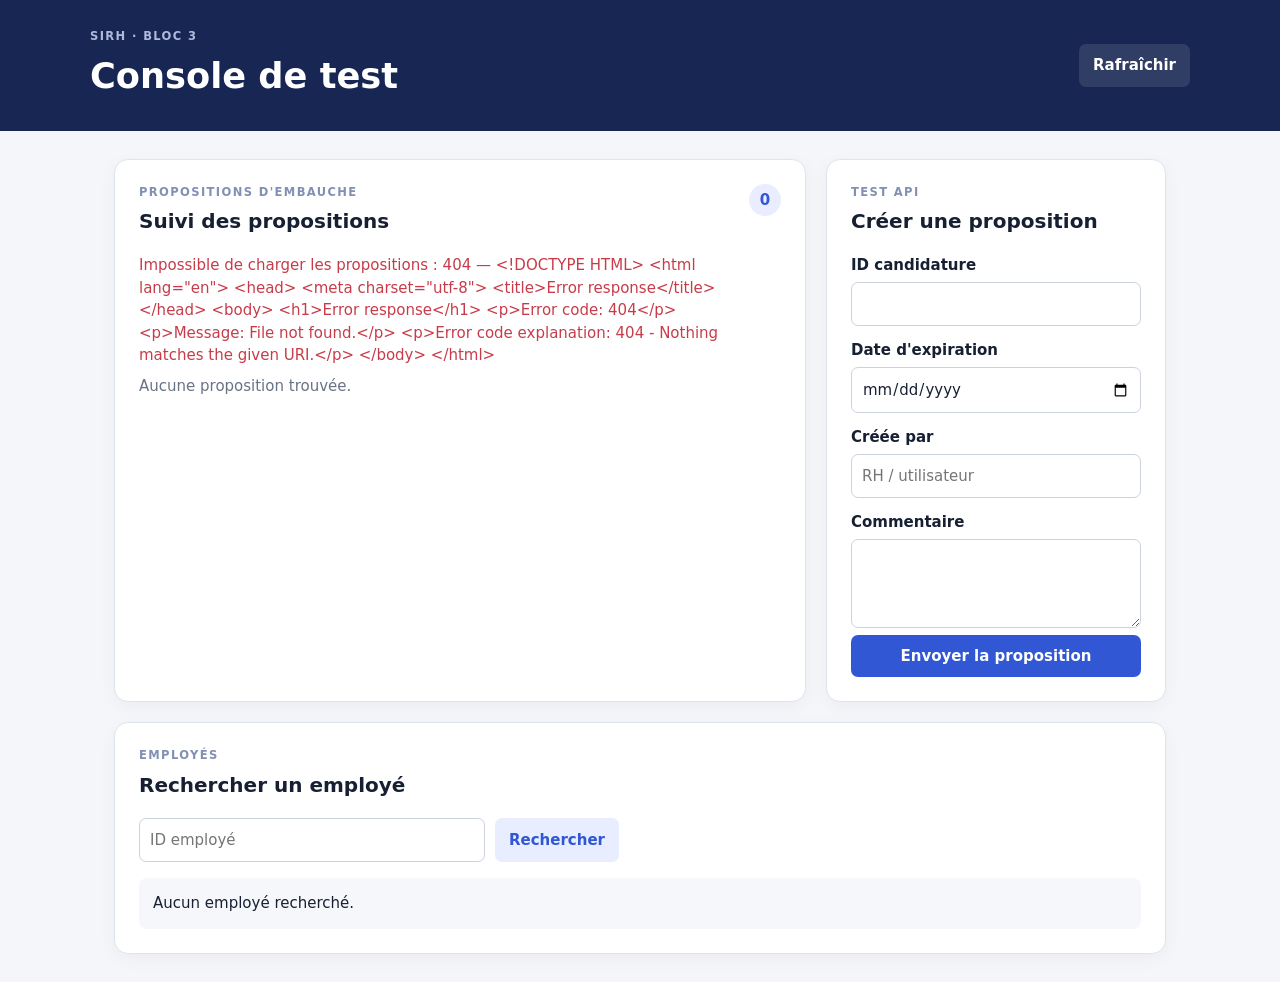
==== src/main/resources/static/index.html @ cb330c05 "Merge pull request #2 from sandamamison/3-Selection-et-embauche ajout page et formatage de classe" ====
<!doctype html>
<html lang="fr">
<head>
  <meta charset="utf-8">
  <meta name="viewport" content="width=device-width, initial-scale=1">
  <title>SIRH — Pages de test</title>
  <link rel="stylesheet" href="styles.css">
</head>
<body>
  <header class="topbar">
    <div>
      <p class="eyebrow">SIRH · Bloc 3</p>
      <h1>Console de test</h1>
    </div>
    <button id="refresh-button" class="button button-light" type="button">Rafraîchir</button>
  </header>

  <main class="layout">
    <section class="card">
      <div class="section-heading">
        <div>
          <p class="eyebrow">Propositions d'embauche</p>
          <h2>Suivi des propositions</h2>
        </div>
        <span id="proposition-count" class="counter">0</span>
      </div>
      <div id="message" class="message" role="status" aria-live="polite"></div>
      <div id="propositions" class="proposition-list">
        <p class="muted">Chargement des propositions…</p>
      </div>
    </section>

    <aside class="card">
      <p class="eyebrow">Test API</p>
      <h2>Créer une proposition</h2>
      <form id="create-form">
        <label for="candidature-id">ID candidature</label>
        <input id="candidature-id" name="candidatureId" type="number" min="1" required>

        <label for="expiration">Date d'expiration</label>
        <input id="expiration" name="dateExpiration" type="date">

        <label for="created-by">Créée par</label>
        <input id="created-by" name="createdBy" type="text" maxlength="120" placeholder="RH / utilisateur">

        <label for="commentaire">Commentaire</label>
        <textarea id="commentaire" name="commentaire" rows="3" maxlength="500"></textarea>

        <button class="button button-primary" type="submit">Envoyer la proposition</button>
      </form>
    </aside>

    <section class="card">
      <p class="eyebrow">Employés</p>
      <h2>Rechercher un employé</h2>
      <form id="employee-form" class="inline-form">
        <label class="sr-only" for="employee-id">ID employé</label>
        <input id="employee-id" type="number" min="1" required placeholder="ID employé">
        <button class="button button-secondary" type="submit">Rechercher</button>
      </form>
      <div id="employee-result" class="result empty">Aucun employé recherché.</div>
    </section>
  </main>

  <dialog id="detail-dialog">
    <div class="dialog-heading">
      <h2>Détail de la proposition</h2>
      <button id="close-dialog" class="icon-button" type="button" aria-label="Fermer">×</button>
    </div>
    <div id="proposition-detail"></div>
    <h3>Historique</h3>
    <div id="proposition-history" class="history"></div>
  </dialog>

  <template id="proposition-template">
    <article class="proposition">
      <div class="proposition-main">
        <div>
          <span class="status"></span>
          <h3 class="proposition-title"></h3>
          <p class="muted proposition-meta"></p>
        </div>
        <button class="button button-light detail-button" type="button">Détails</button>
      </div>
      <p class="commentaire"></p>
      <div class="actions"></div>
    </article>
  </template>

  <script src="app.js"></script>
</body>
</html>
---- src/main/resources/static/styles.css ----
:root {
  color-scheme: light;
  --ink: #172033;
  --muted: #687386;
  --line: #dfe4ec;
  --surface: #fff;
  --background: #f4f6fa;
  --primary: #3157d5;
  --success: #16835b;
  --danger: #c83c4a;
  --warning: #9b6a00;
}
* { box-sizing: border-box; }
body { margin: 0; background: var(--background); color: var(--ink); font: 15px/1.5 system-ui, sans-serif; }
.topbar { display: flex; justify-content: space-between; align-items: center; padding: 28px max(24px, calc((100% - 1100px) / 2)); background: #172653; color: white; }
h1, h2, h3, p { margin-top: 0; }
h1 { margin-bottom: 0; font-size: clamp(1.5rem, 3vw, 2.2rem); }
h2 { margin-bottom: 18px; font-size: 1.25rem; }
h3 { margin-bottom: 5px; font-size: 1rem; }
.eyebrow { margin-bottom: 5px; color: #8190b4; font-size: .72rem; font-weight: 700; letter-spacing: .12em; text-transform: uppercase; }
.topbar .eyebrow { color: #aeb9dc; }
.layout { display: grid; grid-template-columns: minmax(0, 1fr) 340px; gap: 20px; max-width: 1100px; margin: 28px auto; padding: 0 24px; }
.card { padding: 24px; border: 1px solid var(--line); border-radius: 14px; background: var(--surface); box-shadow: 0 5px 18px #1720330b; }
.card:nth-child(3) { grid-column: 1 / -1; }
.section-heading, .proposition-main, .dialog-heading { display: flex; justify-content: space-between; align-items: flex-start; gap: 15px; }
.counter { display: grid; place-items: center; width: 32px; height: 32px; border-radius: 50%; background: #e9edff; color: var(--primary); font-weight: 700; }
.proposition-list { display: grid; gap: 12px; }
.proposition { padding: 16px; border: 1px solid var(--line); border-radius: 10px; }
.proposition-meta, .muted { color: var(--muted); }
.proposition-meta { margin-bottom: 0; font-size: .86rem; }
.commentaire { margin: 12px 0; color: #465167; }
.status { display: inline-block; margin-bottom: 5px; padding: 3px 8px; border-radius: 20px; background: #edf0f5; color: var(--muted); font-size: .72rem; font-weight: 700; }
.status.envoyee { background: #fff1cd; color: var(--warning); }
.status.acceptee { background: #d9f5e9; color: var(--success); }
.status.refusee, .status.expiree { background: #ffe1e5; color: var(--danger); }
.actions { display: flex; flex-wrap: wrap; gap: 8px; }
.button { border: 0; border-radius: 7px; padding: 10px 14px; cursor: pointer; font: inherit; font-weight: 650; }
.button-primary { width: 100%; background: var(--primary); color: white; }
.button-secondary { background: #e8edff; color: var(--primary); }
.button-light { background: #eef1f6; color: var(--ink); }
.button-small { padding: 6px 10px; background: #eef1f6; color: var(--ink); font-size: .82rem; }
.topbar .button-light { color: white; background: #ffffff1c; }
label { display: block; margin: 13px 0 5px; font-weight: 650; }
input, textarea { width: 100%; border: 1px solid #cbd2de; border-radius: 7px; padding: 10px; color: var(--ink); font: inherit; }
textarea { resize: vertical; }
.inline-form { display: flex; gap: 10px; max-width: 480px; }
.inline-form input { flex: 1; }
.result { display: flex; flex-wrap: wrap; gap: 8px 18px; margin-top: 16px; padding: 14px; border-radius: 8px; background: #f5f7fb; }
.result span { color: var(--muted); }
.result.error, .message.error { color: var(--danger); }
.message { min-height: 24px; margin-bottom: 8px; }
.message.success { color: var(--success); }
dialog { width: min(620px, calc(100% - 32px)); border: 0; border-radius: 14px; padding: 24px; color: var(--ink); box-shadow: 0 20px 70px #17203344; }
dialog::backdrop { background: #17203388; }
.icon-button { border: 0; background: transparent; color: var(--muted); cursor: pointer; font-size: 1.8rem; line-height: 1; }
.details { display: grid; grid-template-columns: 150px 1fr; gap: 9px 16px; margin: 20px 0; }
.details dt { color: var(--muted); font-weight: 650; }
.details dd { margin: 0; }
.history { max-height: 220px; overflow: auto; color: var(--muted); font-size: .85rem; }
.sr-only { position: absolute; width: 1px; height: 1px; overflow: hidden; clip: rect(0, 0, 0, 0); }
@media (max-width: 760px) { .layout { grid-template-columns: 1fr; } .card:nth-child(3) { grid-column: auto; } .inline-form { max-width: none; } }
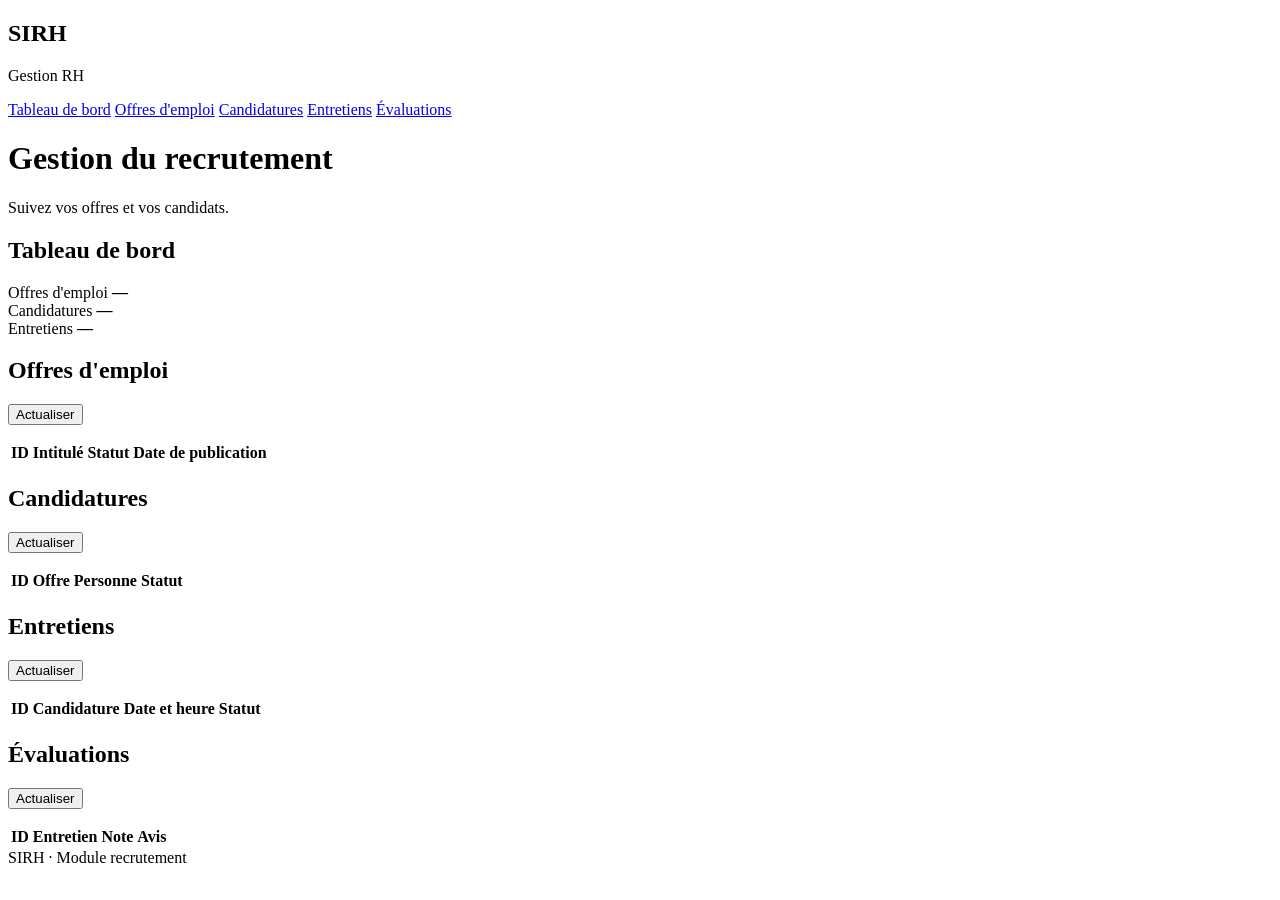
==== commit cfd52b50: "feat(frontend): ajouter interface SIRH" ====
--- a/src/main/resources/static/index.html
+++ b/src/main/resources/static/index.html
@@ -1,92 +1,128 @@
-<!doctype html>
+<!DOCTYPE html>
 <html lang="fr">
 <head>
-  <meta charset="utf-8">
-  <meta name="viewport" content="width=device-width, initial-scale=1">
-  <title>SIRH — Pages de test</title>
-  <link rel="stylesheet" href="styles.css">
+    <meta charset="UTF-8">
+    <meta name="viewport" content="width=device-width, initial-scale=1.0">
+    <title>SIRH - Gestion du recrutement</title>
+    <link rel="stylesheet" href="/css/style.css">
+    <script src="/js/app.js" defer></script>
 </head>
 <body>
-  <header class="topbar">
-    <div>
-      <p class="eyebrow">SIRH · Bloc 3</p>
-      <h1>Console de test</h1>
-    </div>
-    <button id="refresh-button" class="button button-light" type="button">Rafraîchir</button>
-  </header>
-
-  <main class="layout">
-    <section class="card">
-      <div class="section-heading">
-        <div>
-          <p class="eyebrow">Propositions d'embauche</p>
-          <h2>Suivi des propositions</h2>
-        </div>
-        <span id="proposition-count" class="counter">0</span>
-      </div>
-      <div id="message" class="message" role="status" aria-live="polite"></div>
-      <div id="propositions" class="proposition-list">
-        <p class="muted">Chargement des propositions…</p>
-      </div>
-    </section>
-
-    <aside class="card">
-      <p class="eyebrow">Test API</p>
-      <h2>Créer une proposition</h2>
-      <form id="create-form">
-        <label for="candidature-id">ID candidature</label>
-        <input id="candidature-id" name="candidatureId" type="number" min="1" required>
-
-        <label for="expiration">Date d'expiration</label>
-        <input id="expiration" name="dateExpiration" type="date">
-
-        <label for="created-by">Créée par</label>
-        <input id="created-by" name="createdBy" type="text" maxlength="120" placeholder="RH / utilisateur">
-
-        <label for="commentaire">Commentaire</label>
-        <textarea id="commentaire" name="commentaire" rows="3" maxlength="500"></textarea>
-
-        <button class="button button-primary" type="submit">Envoyer la proposition</button>
-      </form>
+    <aside class="sidebar">
+        <h2>SIRH</h2>
+        <p>Gestion RH</p>
+        <nav>
+            <a href="#dashboard">Tableau de bord</a>
+            <a href="#offres">Offres d'emploi</a>
+            <a href="#candidatures">Candidatures</a>
+            <a href="#entretiens">Entretiens</a>
+            <a href="#evaluations">Évaluations</a>
+        </nav>
     </aside>
 
-    <section class="card">
-      <p class="eyebrow">Employés</p>
-      <h2>Rechercher un employé</h2>
-      <form id="employee-form" class="inline-form">
-        <label class="sr-only" for="employee-id">ID employé</label>
-        <input id="employee-id" type="number" min="1" required placeholder="ID employé">
-        <button class="button button-secondary" type="submit">Rechercher</button>
-      </form>
-      <div id="employee-result" class="result empty">Aucun employé recherché.</div>
-    </section>
-  </main>
+    <main>
+        <header>
+            <div>
+                <h1>Gestion du recrutement</h1>
+                <p>Suivez vos offres et vos candidats.</p>
+            </div>
+        </header>
 
-  <dialog id="detail-dialog">
-    <div class="dialog-heading">
-      <h2>Détail de la proposition</h2>
-      <button id="close-dialog" class="icon-button" type="button" aria-label="Fermer">×</button>
-    </div>
-    <div id="proposition-detail"></div>
-    <h3>Historique</h3>
-    <div id="proposition-history" class="history"></div>
-  </dialog>
+        <section id="dashboard">
+            <h2>Tableau de bord</h2>
+            <div class="cards">
+                <article class="card">
+                    <span>Offres d'emploi</span>
+                    <strong id="nombreOffres">—</strong>
+                </article>
+                <article class="card">
+                    <span>Candidatures</span>
+                    <strong id="nombreCandidatures">—</strong>
+                </article>
+                <article class="card">
+                    <span>Entretiens</span>
+                    <strong id="nombreEntretiens">—</strong>
+                </article>
+            </div>
+        </section>
 
-  <template id="proposition-template">
-    <article class="proposition">
-      <div class="proposition-main">
-        <div>
-          <span class="status"></span>
-          <h3 class="proposition-title"></h3>
-          <p class="muted proposition-meta"></p>
-        </div>
-        <button class="button button-light detail-button" type="button">Détails</button>
-      </div>
-      <p class="commentaire"></p>
-      <div class="actions"></div>
-    </article>
-  </template>
+        <section id="offres">
+            <h2>Offres d'emploi</h2>
+            <button onclick="chargerOffres()">Actualiser</button>
+            <p id="messageOffres" class="message"></p>
+            <div class="table-container">
+                <table>
+                    <thead>
+                        <tr>
+                            <th>ID</th>
+                            <th>Intitulé</th>
+                            <th>Statut</th>
+                            <th>Date de publication</th>
+                        </tr>
+                    </thead>
+                    <tbody id="listeOffres"></tbody>
+                </table>
+            </div>
+        </section>
 
-  <script src="app.js"></script>
+        <section id="candidatures">
+            <h2>Candidatures</h2>
+            <button onclick="chargerCandidatures()">Actualiser</button>
+            <p id="messageCandidatures" class="message"></p>
+            <div class="table-container">
+                <table>
+                    <thead>
+                        <tr>
+                            <th>ID</th>
+                            <th>Offre</th>
+                            <th>Personne</th>
+                            <th>Statut</th>
+                        </tr>
+                    </thead>
+                    <tbody id="listeCandidatures"></tbody>
+                </table>
+            </div>
+        </section>
+
+        <section id="entretiens">
+            <h2>Entretiens</h2>
+            <button onclick="chargerEntretiens()">Actualiser</button>
+            <p id="messageEntretiens" class="message"></p>
+            <div class="table-container">
+                <table>
+                    <thead>
+                        <tr>
+                            <th>ID</th>
+                            <th>Candidature</th>
+                            <th>Date et heure</th>
+                            <th>Statut</th>
+                        </tr>
+                    </thead>
+                    <tbody id="listeEntretiens"></tbody>
+                </table>
+            </div>
+        </section>
+
+        <section id="evaluations">
+            <h2>Évaluations</h2>
+            <button onclick="chargerEvaluations()">Actualiser</button>
+            <p id="messageEvaluations" class="message"></p>
+            <div class="table-container">
+                <table>
+                    <thead>
+                        <tr>
+                            <th>ID</th>
+                            <th>Entretien</th>
+                            <th>Note</th>
+                            <th>Avis</th>
+                        </tr>
+                    </thead>
+                    <tbody id="listeEvaluations"></tbody>
+                </table>
+            </div>
+        </section>
+
+        <footer>SIRH · Module recrutement</footer>
+    </main>
 </body>
 </html>
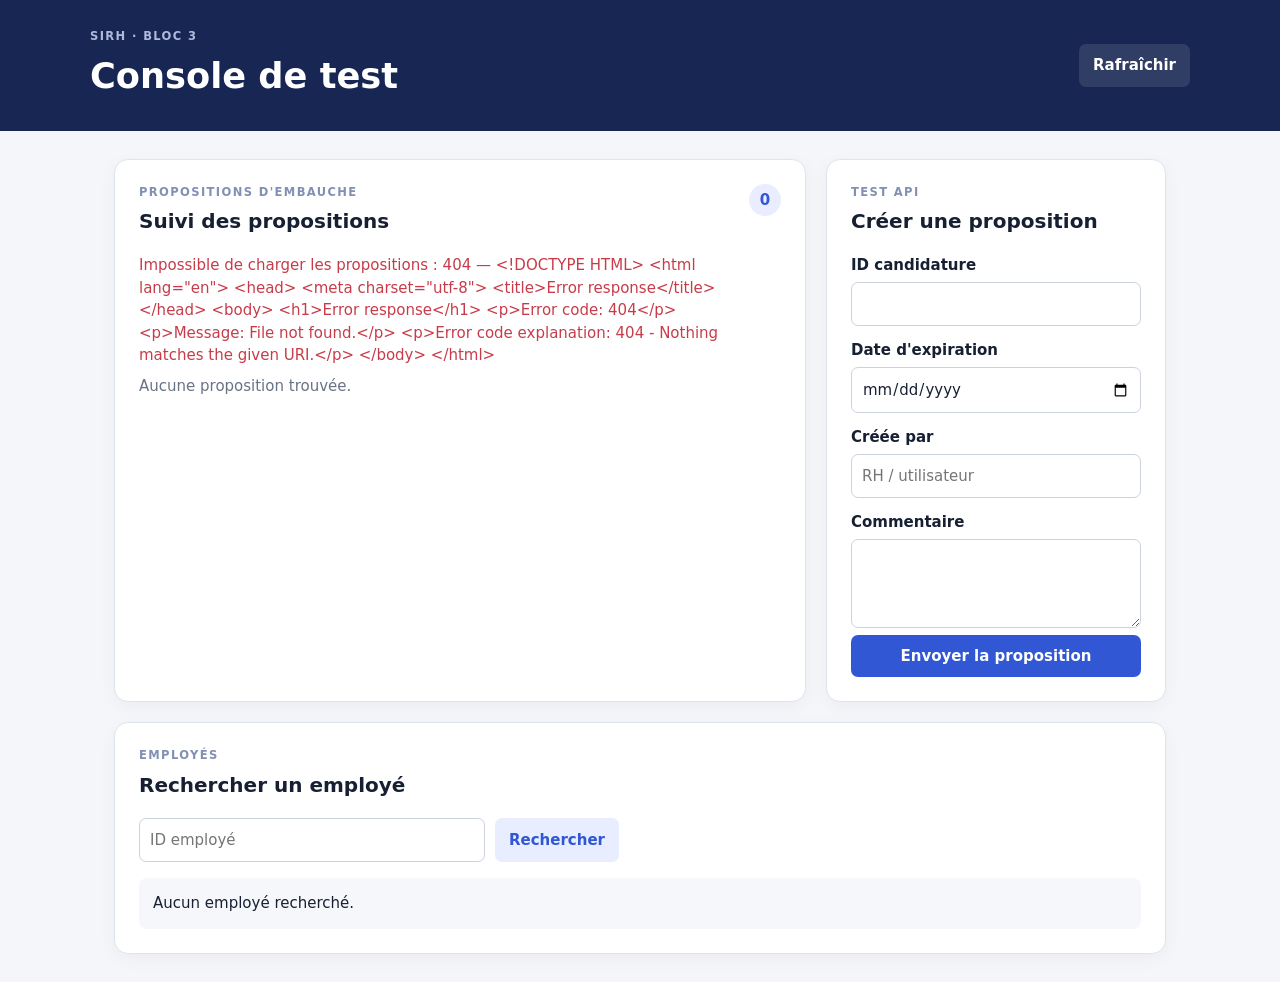
==== commit 9beadad6: "ajout page et formatage de classe" ====
--- a/src/main/resources/static/index.html
+++ b/src/main/resources/static/index.html
@@ -1,128 +1,92 @@
-<!DOCTYPE html>
+<!doctype html>
 <html lang="fr">
 <head>
-    <meta charset="UTF-8">
-    <meta name="viewport" content="width=device-width, initial-scale=1.0">
-    <title>SIRH - Gestion du recrutement</title>
-    <link rel="stylesheet" href="/css/style.css">
-    <script src="/js/app.js" defer></script>
+  <meta charset="utf-8">
+  <meta name="viewport" content="width=device-width, initial-scale=1">
+  <title>SIRH — Pages de test</title>
+  <link rel="stylesheet" href="styles.css">
 </head>
 <body>
-    <aside class="sidebar">
-        <h2>SIRH</h2>
-        <p>Gestion RH</p>
-        <nav>
-            <a href="#dashboard">Tableau de bord</a>
-            <a href="#offres">Offres d'emploi</a>
-            <a href="#candidatures">Candidatures</a>
-            <a href="#entretiens">Entretiens</a>
-            <a href="#evaluations">Évaluations</a>
-        </nav>
+  <header class="topbar">
+    <div>
+      <p class="eyebrow">SIRH · Bloc 3</p>
+      <h1>Console de test</h1>
+    </div>
+    <button id="refresh-button" class="button button-light" type="button">Rafraîchir</button>
+  </header>
+
+  <main class="layout">
+    <section class="card">
+      <div class="section-heading">
+        <div>
+          <p class="eyebrow">Propositions d'embauche</p>
+          <h2>Suivi des propositions</h2>
+        </div>
+        <span id="proposition-count" class="counter">0</span>
+      </div>
+      <div id="message" class="message" role="status" aria-live="polite"></div>
+      <div id="propositions" class="proposition-list">
+        <p class="muted">Chargement des propositions…</p>
+      </div>
+    </section>
+
+    <aside class="card">
+      <p class="eyebrow">Test API</p>
+      <h2>Créer une proposition</h2>
+      <form id="create-form">
+        <label for="candidature-id">ID candidature</label>
+        <input id="candidature-id" name="candidatureId" type="number" min="1" required>
+
+        <label for="expiration">Date d'expiration</label>
+        <input id="expiration" name="dateExpiration" type="date">
+
+        <label for="created-by">Créée par</label>
+        <input id="created-by" name="createdBy" type="text" maxlength="120" placeholder="RH / utilisateur">
+
+        <label for="commentaire">Commentaire</label>
+        <textarea id="commentaire" name="commentaire" rows="3" maxlength="500"></textarea>
+
+        <button class="button button-primary" type="submit">Envoyer la proposition</button>
+      </form>
     </aside>
 
-    <main>
-        <header>
-            <div>
-                <h1>Gestion du recrutement</h1>
-                <p>Suivez vos offres et vos candidats.</p>
-            </div>
-        </header>
+    <section class="card">
+      <p class="eyebrow">Employés</p>
+      <h2>Rechercher un employé</h2>
+      <form id="employee-form" class="inline-form">
+        <label class="sr-only" for="employee-id">ID employé</label>
+        <input id="employee-id" type="number" min="1" required placeholder="ID employé">
+        <button class="button button-secondary" type="submit">Rechercher</button>
+      </form>
+      <div id="employee-result" class="result empty">Aucun employé recherché.</div>
+    </section>
+  </main>
 
-        <section id="dashboard">
-            <h2>Tableau de bord</h2>
-            <div class="cards">
-                <article class="card">
-                    <span>Offres d'emploi</span>
-                    <strong id="nombreOffres">—</strong>
-                </article>
-                <article class="card">
-                    <span>Candidatures</span>
-                    <strong id="nombreCandidatures">—</strong>
-                </article>
-                <article class="card">
-                    <span>Entretiens</span>
-                    <strong id="nombreEntretiens">—</strong>
-                </article>
-            </div>
-        </section>
+  <dialog id="detail-dialog">
+    <div class="dialog-heading">
+      <h2>Détail de la proposition</h2>
+      <button id="close-dialog" class="icon-button" type="button" aria-label="Fermer">×</button>
+    </div>
+    <div id="proposition-detail"></div>
+    <h3>Historique</h3>
+    <div id="proposition-history" class="history"></div>
+  </dialog>
 
-        <section id="offres">
-            <h2>Offres d'emploi</h2>
-            <button onclick="chargerOffres()">Actualiser</button>
-            <p id="messageOffres" class="message"></p>
-            <div class="table-container">
-                <table>
-                    <thead>
-                        <tr>
-                            <th>ID</th>
-                            <th>Intitulé</th>
-                            <th>Statut</th>
-                            <th>Date de publication</th>
-                        </tr>
-                    </thead>
-                    <tbody id="listeOffres"></tbody>
-                </table>
-            </div>
-        </section>
+  <template id="proposition-template">
+    <article class="proposition">
+      <div class="proposition-main">
+        <div>
+          <span class="status"></span>
+          <h3 class="proposition-title"></h3>
+          <p class="muted proposition-meta"></p>
+        </div>
+        <button class="button button-light detail-button" type="button">Détails</button>
+      </div>
+      <p class="commentaire"></p>
+      <div class="actions"></div>
+    </article>
+  </template>
 
-        <section id="candidatures">
-            <h2>Candidatures</h2>
-            <button onclick="chargerCandidatures()">Actualiser</button>
-            <p id="messageCandidatures" class="message"></p>
-            <div class="table-container">
-                <table>
-                    <thead>
-                        <tr>
-                            <th>ID</th>
-                            <th>Offre</th>
-                            <th>Personne</th>
-                            <th>Statut</th>
-                        </tr>
-                    </thead>
-                    <tbody id="listeCandidatures"></tbody>
-                </table>
-            </div>
-        </section>
-
-        <section id="entretiens">
-            <h2>Entretiens</h2>
-            <button onclick="chargerEntretiens()">Actualiser</button>
-            <p id="messageEntretiens" class="message"></p>
-            <div class="table-container">
-                <table>
-                    <thead>
-                        <tr>
-                            <th>ID</th>
-                            <th>Candidature</th>
-                            <th>Date et heure</th>
-                            <th>Statut</th>
-                        </tr>
-                    </thead>
-                    <tbody id="listeEntretiens"></tbody>
-                </table>
-            </div>
-        </section>
-
-        <section id="evaluations">
-            <h2>Évaluations</h2>
-            <button onclick="chargerEvaluations()">Actualiser</button>
-            <p id="messageEvaluations" class="message"></p>
-            <div class="table-container">
-                <table>
-                    <thead>
-                        <tr>
-                            <th>ID</th>
-                            <th>Entretien</th>
-                            <th>Note</th>
-                            <th>Avis</th>
-                        </tr>
-                    </thead>
-                    <tbody id="listeEvaluations"></tbody>
-                </table>
-            </div>
-        </section>
-
-        <footer>SIRH · Module recrutement</footer>
-    </main>
+  <script src="app.js"></script>
 </body>
 </html>
--- a/src/main/resources/static/styles.css
+++ b/src/main/resources/static/styles.css
@@ -0,0 +1,61 @@
+:root {
+  color-scheme: light;
+  --ink: #172033;
+  --muted: #687386;
+  --line: #dfe4ec;
+  --surface: #fff;
+  --background: #f4f6fa;
+  --primary: #3157d5;
+  --success: #16835b;
+  --danger: #c83c4a;
+  --warning: #9b6a00;
+}
+* { box-sizing: border-box; }
+body { margin: 0; background: var(--background); color: var(--ink); font: 15px/1.5 system-ui, sans-serif; }
+.topbar { display: flex; justify-content: space-between; align-items: center; padding: 28px max(24px, calc((100% - 1100px) / 2)); background: #172653; color: white; }
+h1, h2, h3, p { margin-top: 0; }
+h1 { margin-bottom: 0; font-size: clamp(1.5rem, 3vw, 2.2rem); }
+h2 { margin-bottom: 18px; font-size: 1.25rem; }
+h3 { margin-bottom: 5px; font-size: 1rem; }
+.eyebrow { margin-bottom: 5px; color: #8190b4; font-size: .72rem; font-weight: 700; letter-spacing: .12em; text-transform: uppercase; }
+.topbar .eyebrow { color: #aeb9dc; }
+.layout { display: grid; grid-template-columns: minmax(0, 1fr) 340px; gap: 20px; max-width: 1100px; margin: 28px auto; padding: 0 24px; }
+.card { padding: 24px; border: 1px solid var(--line); border-radius: 14px; background: var(--surface); box-shadow: 0 5px 18px #1720330b; }
+.card:nth-child(3) { grid-column: 1 / -1; }
+.section-heading, .proposition-main, .dialog-heading { display: flex; justify-content: space-between; align-items: flex-start; gap: 15px; }
+.counter { display: grid; place-items: center; width: 32px; height: 32px; border-radius: 50%; background: #e9edff; color: var(--primary); font-weight: 700; }
+.proposition-list { display: grid; gap: 12px; }
+.proposition { padding: 16px; border: 1px solid var(--line); border-radius: 10px; }
+.proposition-meta, .muted { color: var(--muted); }
+.proposition-meta { margin-bottom: 0; font-size: .86rem; }
+.commentaire { margin: 12px 0; color: #465167; }
+.status { display: inline-block; margin-bottom: 5px; padding: 3px 8px; border-radius: 20px; background: #edf0f5; color: var(--muted); font-size: .72rem; font-weight: 700; }
+.status.envoyee { background: #fff1cd; color: var(--warning); }
+.status.acceptee { background: #d9f5e9; color: var(--success); }
+.status.refusee, .status.expiree { background: #ffe1e5; color: var(--danger); }
+.actions { display: flex; flex-wrap: wrap; gap: 8px; }
+.button { border: 0; border-radius: 7px; padding: 10px 14px; cursor: pointer; font: inherit; font-weight: 650; }
+.button-primary { width: 100%; background: var(--primary); color: white; }
+.button-secondary { background: #e8edff; color: var(--primary); }
+.button-light { background: #eef1f6; color: var(--ink); }
+.button-small { padding: 6px 10px; background: #eef1f6; color: var(--ink); font-size: .82rem; }
+.topbar .button-light { color: white; background: #ffffff1c; }
+label { display: block; margin: 13px 0 5px; font-weight: 650; }
+input, textarea { width: 100%; border: 1px solid #cbd2de; border-radius: 7px; padding: 10px; color: var(--ink); font: inherit; }
+textarea { resize: vertical; }
+.inline-form { display: flex; gap: 10px; max-width: 480px; }
+.inline-form input { flex: 1; }
+.result { display: flex; flex-wrap: wrap; gap: 8px 18px; margin-top: 16px; padding: 14px; border-radius: 8px; background: #f5f7fb; }
+.result span { color: var(--muted); }
+.result.error, .message.error { color: var(--danger); }
+.message { min-height: 24px; margin-bottom: 8px; }
+.message.success { color: var(--success); }
+dialog { width: min(620px, calc(100% - 32px)); border: 0; border-radius: 14px; padding: 24px; color: var(--ink); box-shadow: 0 20px 70px #17203344; }
+dialog::backdrop { background: #17203388; }
+.icon-button { border: 0; background: transparent; color: var(--muted); cursor: pointer; font-size: 1.8rem; line-height: 1; }
+.details { display: grid; grid-template-columns: 150px 1fr; gap: 9px 16px; margin: 20px 0; }
+.details dt { color: var(--muted); font-weight: 650; }
+.details dd { margin: 0; }
+.history { max-height: 220px; overflow: auto; color: var(--muted); font-size: .85rem; }
+.sr-only { position: absolute; width: 1px; height: 1px; overflow: hidden; clip: rect(0, 0, 0, 0); }
+@media (max-width: 760px) { .layout { grid-template-columns: 1fr; } .card:nth-child(3) { grid-column: auto; } .inline-form { max-width: none; } }
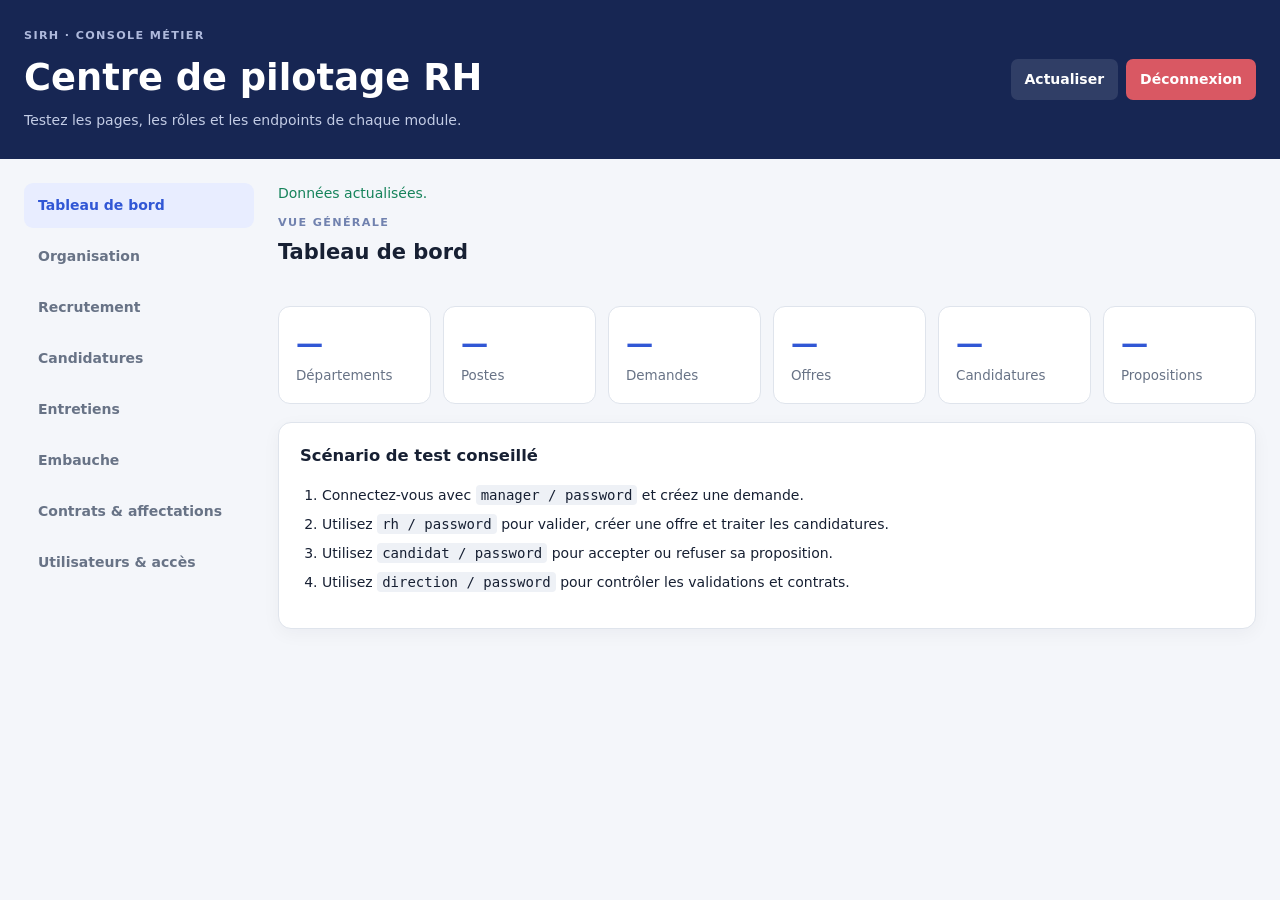
==== commit fcc74e6f: "vous pouvez tester" ====
--- a/src/main/resources/static/index.html
+++ b/src/main/resources/static/index.html
@@ -3,90 +3,212 @@
 <head>
   <meta charset="utf-8">
   <meta name="viewport" content="width=device-width, initial-scale=1">
-  <title>SIRH — Pages de test</title>
-  <link rel="stylesheet" href="styles.css">
+  <title>SIRH — Console de test</title>
+  <meta http-equiv="Cache-Control" content="no-cache, no-store, must-revalidate">
+  <link rel="stylesheet" href="styles.css?v=202610231005">
 </head>
 <body>
   <header class="topbar">
     <div>
-      <p class="eyebrow">SIRH · Bloc 3</p>
-      <h1>Console de test</h1>
+      <p class="eyebrow">SIRH · console métier</p>
+      <h1>Centre de pilotage RH</h1>
+      <p class="subtitle">Testez les pages, les rôles et les endpoints de chaque module.</p>
     </div>
-    <button id="refresh-button" class="button button-light" type="button">Rafraîchir</button>
+    <div class="topbar-actions">
+      <button id="refresh-button" class="button button-light">Actualiser</button>
+      <button id="logout-button" class="button button-danger">Déconnexion</button>
+    </div>
   </header>
 
-  <main class="layout">
-    <section class="card">
-      <div class="section-heading">
-        <div>
-          <p class="eyebrow">Propositions d'embauche</p>
-          <h2>Suivi des propositions</h2>
-        </div>
-        <span id="proposition-count" class="counter">0</span>
-      </div>
+  <div class="shell">
+    <nav id="navigation" class="sidebar" aria-label="Modules">
+      <button class="nav-item active" data-page="dashboard">Tableau de bord</button>
+      <button class="nav-item" data-page="organisation">Organisation</button>
+      <button class="nav-item" data-page="recrutement">Recrutement</button>
+      <button class="nav-item" data-page="candidatures">Candidatures</button>
+      <button class="nav-item" data-page="entretiens">Entretiens</button>
+      <button class="nav-item" data-page="embauche">Embauche</button>
+      <button class="nav-item" data-page="carriere">Contrats & affectations</button>
+      <button class="nav-item" data-page="acces">Utilisateurs & accès</button>
+    </nav>
+
+    <main class="content">
       <div id="message" class="message" role="status" aria-live="polite"></div>
-      <div id="propositions" class="proposition-list">
-        <p class="muted">Chargement des propositions…</p>
-      </div>
-    </section>
-
-    <aside class="card">
-      <p class="eyebrow">Test API</p>
-      <h2>Créer une proposition</h2>
-      <form id="create-form">
-        <label for="candidature-id">ID candidature</label>
-        <input id="candidature-id" name="candidatureId" type="number" min="1" required>
-
-        <label for="expiration">Date d'expiration</label>
-        <input id="expiration" name="dateExpiration" type="date">
-
-        <label for="created-by">Créée par</label>
-        <input id="created-by" name="createdBy" type="text" maxlength="120" placeholder="RH / utilisateur">
-
-        <label for="commentaire">Commentaire</label>
-        <textarea id="commentaire" name="commentaire" rows="3" maxlength="500"></textarea>
-
-        <button class="button button-primary" type="submit">Envoyer la proposition</button>
-      </form>
-    </aside>
-
-    <section class="card">
-      <p class="eyebrow">Employés</p>
-      <h2>Rechercher un employé</h2>
-      <form id="employee-form" class="inline-form">
-        <label class="sr-only" for="employee-id">ID employé</label>
-        <input id="employee-id" type="number" min="1" required placeholder="ID employé">
-        <button class="button button-secondary" type="submit">Rechercher</button>
-      </form>
-      <div id="employee-result" class="result empty">Aucun employé recherché.</div>
-    </section>
-  </main>
-
-  <dialog id="detail-dialog">
-    <div class="dialog-heading">
-      <h2>Détail de la proposition</h2>
-      <button id="close-dialog" class="icon-button" type="button" aria-label="Fermer">×</button>
-    </div>
-    <div id="proposition-detail"></div>
-    <h3>Historique</h3>
-    <div id="proposition-history" class="history"></div>
-  </dialog>
-
-  <template id="proposition-template">
-    <article class="proposition">
-      <div class="proposition-main">
-        <div>
-          <span class="status"></span>
-          <h3 class="proposition-title"></h3>
-          <p class="muted proposition-meta"></p>
-        </div>
-        <button class="button button-light detail-button" type="button">Détails</button>
-      </div>
-      <p class="commentaire"></p>
-      <div class="actions"></div>
-    </article>
-  </template>
-
-  <script src="app.js"></script>
+
+      <section class="page active" data-page-content="dashboard">
+        <div class="page-heading"><div><p class="eyebrow">Vue générale</p><h2>Tableau de bord</h2></div></div>
+        <div class="stats">
+          <article class="stat"><strong id="stat-departements">—</strong><span>Départements</span></article>
+          <article class="stat"><strong id="stat-postes">—</strong><span>Postes</span></article>
+          <article class="stat"><strong id="stat-demandes">—</strong><span>Demandes</span></article>
+          <article class="stat"><strong id="stat-offres">—</strong><span>Offres</span></article>
+          <article class="stat"><strong id="stat-candidatures">—</strong><span>Candidatures</span></article>
+          <article class="stat"><strong id="stat-propositions">—</strong><span>Propositions</span></article>
+        </div>
+        <div class="card">
+          <h3>Scénario de test conseillé</h3>
+          <ol class="steps">
+            <li>Connectez-vous avec <code>manager / password</code> et créez une demande.</li>
+            <li>Utilisez <code>rh / password</code> pour valider, créer une offre et traiter les candidatures.</li>
+            <li>Utilisez <code>candidat / password</code> pour accepter ou refuser sa proposition.</li>
+            <li>Utilisez <code>direction / password</code> pour contrôler les validations et contrats.</li>
+          </ol>
+        </div>
+      </section>
+
+      <section class="page" data-page-content="organisation">
+        <div class="page-heading"><div><p class="eyebrow">Structure</p><h2>Organisation</h2></div></div>
+        <div class="grid-2">
+          <div class="card"><h3>Départements</h3><div id="list-departements" class="data-list"></div></div>
+          <div class="card"><h3>Postes</h3><div id="list-postes" class="data-list"></div></div>
+        </div>
+        <div class="card"><h3>Créer un département</h3><form data-action="create-departement" class="business-form">
+          <div class="form-grid"><label>Code<input name="codeDepartement" required maxlength="20"></label><label>Nom<input name="nomDepartement" required maxlength="100"></label></div>
+          <label>Description<textarea name="description" rows="2"></textarea></label>
+          <label>Responsable (ID)<input name="employeResponsableId" type="number" min="1"></label>
+          <button class="button button-primary">Créer le département</button>
+        </form></div>
+        <div class="card"><h3>Créer un poste</h3><form data-action="create-poste" class="business-form">
+          <div class="form-grid"><label>Code<input name="codePoste" required maxlength="30"></label><label>Titre<input name="titre" required maxlength="100"></label></div>
+          <label>Mission<textarea name="descriptionMission" rows="2"></textarea></label>
+          <div class="form-grid"><label>Salaire min<input name="salaireMin" type="number" min="0"></label><label>Salaire max<input name="salaireMax" type="number" min="0"></label></div>
+          <label>Département (ID)<input name="departementId" type="number" min="1" required></label>
+          <button class="button button-primary">Créer le poste</button>
+        </form></div>
+      </section>
+
+      <section class="page" data-page-content="recrutement">
+        <div class="page-heading"><div><p class="eyebrow">Acquisition des talents</p><h2>Recrutement</h2></div></div>
+        <div class="grid-2">
+          <div class="card"><h3>Demandes de recrutement</h3><div id="list-demandes" class="data-list"></div></div>
+          <div class="card"><h3>Offres d'emploi</h3><div id="list-offres" class="data-list"></div></div>
+          <div class="card"><h3>Créer une demande</h3><form data-action="create-demande" class="business-form">
+            <div class="form-grid"><label>Poste (ID)<input name="posteId" type="number" min="1" required></label><label>Demandeur (ID)<input name="employeDemandeurId" type="number" min="1" required></label></div>
+            <div class="form-grid"><label>Motif<select name="motif"><option>CREATION</option><option>REMPLACEMENT</option></select></label><label>Effectif<input name="effectifDemande" type="number" min="1" value="1" required></label></div>
+            <label>Budget prévu<input name="budgetPrevu" type="number" min="1" required></label><label>Date souhaitée<input name="dateSouhaitee" type="date" required></label>
+            <label>Justification<textarea name="justification" rows="2" required></textarea></label>
+            <label>Employé remplacé (ID)<input name="employeRemplaceId" type="number" min="1"></label>
+            <button class="button button-primary">Créer la demande</button>
+          </form></div>
+          <div class="card"><h3>Créer une offre</h3><form data-action="create-offre" class="business-form">
+            <div class="form-grid"><label>Demande (ID)<input name="demandeRecrutementId" type="number" min="1" required></label><label>Titre<input name="titreOffre" required></label></div>
+            <label>Description<textarea name="description" rows="2" required></textarea></label><div class="form-grid"><label>Salaire<input name="salairePropose" type="number" min="1"></label><label>Lieu<input name="lieuTravail" required></label></div>
+            <label>Horaires<input name="horairesTravail"></label><div class="form-grid"><label>Publication<input name="datePublication" type="date"></label><label>Action<select name="action"><option>CREER</option><option>PUBLIER</option></select></label></div>
+            <label>Employé acteur (ID)<input name="employeActeurId" type="number" min="1" required></label>
+            <button class="button button-primary">Créer l'offre</button>
+          </form></div>
+          <div class="card"><h3>Créer une candidature</h3><form data-action="create-candidature" class="business-form">
+            <div class="form-grid"><label>Offre (ID)<input name="offreEmploiId" type="number" min="1" required></label><label>Personne (ID)<input name="personneId" type="number" min="1" required></label></div>
+            <label>CV / URL<input name="cvUrl"></label><label>Lettre de motivation<textarea name="lettreMotivation" rows="3"></textarea></label><label>Prétention salariale<input name="pretentionSalariale" type="number" min="1"></label>
+            <button class="button button-primary">Candidater</button>
+          </form></div>
+        </div>
+      </section>
+
+      <section class="page" data-page-content="candidatures">
+        <div class="page-heading"><div><p class="eyebrow">Suivi des candidats</p><h2>Candidatures</h2></div></div>
+        <div class="grid-2">
+          <div class="card">
+            <h3>Candidatures reçues</h3>
+            <p class="muted">Consultez les candidatures enregistrées et leur état d'avancement.</p>
+            <div id="list-candidatures" class="data-list"></div>
+          </div>
+          <div class="card">
+            <h3>Déposer une candidature</h3>
+            <form data-action="create-candidature" class="business-form">
+              <div class="form-grid">
+                <label>Offre d'emploi (ID)
+                  <input name="offreEmploiId" type="number" min="1" required>
+                </label>
+                <label>Candidat (ID)
+                  <input name="personneId" type="number" min="1" required>
+                </label>
+              </div>
+              <label>CV / URL
+                <input name="cvUrl" type="url" placeholder="https://...">
+              </label>
+              <label>Lettre de motivation
+                <textarea name="lettreMotivation" rows="5" required></textarea>
+              </label>
+              <div class="form-grid">
+                <label>Prétention salariale
+                  <input name="pretentionSalariale" type="number" min="0" step="1">
+                </label>
+                <label>Accord salarial
+                  <select name="accordSalaire">
+                    <option value="">Non précisé</option>
+                    <option value="true">Oui</option>
+                    <option value="false">Non</option>
+                  </select>
+                </label>
+              </div>
+              <button class="button button-primary" type="submit">Enregistrer la candidature</button>
+            </form>
+          </div>
+        </div>
+      </section>
+
+      <section class="page" data-page-content="entretiens">
+        <div class="page-heading"><div><p class="eyebrow">Évaluation</p><h2>Entretiens & évaluations</h2></div></div>
+        <div class="grid-2">
+          <div class="card"><h3>Entretiens</h3><div id="list-entretiens" class="data-list"></div></div>
+          <div class="card"><h3>Évaluations</h3><div id="list-evaluations" class="data-list"></div></div>
+          <div class="card"><h3>Planifier un entretien</h3><form data-action="create-entretien" class="business-form">
+            <label>Candidature (ID)<input name="candidatureId" type="number" min="1" required></label><label>Date et heure<input name="dateHeure" type="datetime-local" required></label><label>Lieu ou lien<input name="lieuOuLien"></label><label>Type<select name="typeEntretien"><option>RH</option><option>TECHNIQUE</option><option>DIRECTION</option><option>TEST</option></select></label>
+            <button class="button button-primary">Planifier</button>
+          </form></div>
+          <div class="card"><h3>Ajouter une évaluation</h3><form data-action="create-evaluation" class="business-form">
+            <div class="form-grid"><label>Entretien (ID)<input name="entretienId" type="number" min="1" required></label><label>Évaluateur (ID)<input name="employeEvaluateurId" type="number" min="1" required></label></div><div class="form-grid"><label>Score / 20<input name="scoreGlobal" type="number" min="0" max="20"></label><label>Avis<select name="avis"><option>FAVORABLE</option><option>RESERVE</option><option>DEFAVORABLE</option></select></label></div><label>Points forts<textarea name="pointsForts" rows="2"></textarea></label><label>Points faibles<textarea name="pointsFaibles" rows="2"></textarea></label>
+            <button class="button button-primary">Évaluer</button>
+          </form></div>
+        </div>
+      </section>
+
+      <section class="page" data-page-content="embauche">
+        <div class="page-heading"><div><p class="eyebrow">Sélection</p><h2>Propositions d'embauche</h2></div></div>
+        <div class="grid-2">
+          <div class="card"><h3>Propositions</h3><div id="list-propositions" class="data-list"></div></div>
+          <div class="card"><h3>Envoyer une proposition</h3><form data-action="create-proposition" class="business-form">
+            <label>Candidature (ID)<input name="candidatureId" type="number" min="1" required></label><label>Date d'expiration<input name="dateExpiration" type="date"></label><label>Commentaire<textarea name="commentaire" rows="2"></textarea></label><label>Créée par<input name="createdBy" value="rh"></label>
+            <button class="button button-primary">Envoyer</button>
+          </form></div>
+        </div>
+      </section>
+
+      <section class="page" data-page-content="carriere">
+        <div class="page-heading"><div><p class="eyebrow">Administration RH</p><h2>Contrats & affectations</h2></div></div>
+        <div class="grid-2">
+          <div class="card"><h3>Contrats</h3><div id="list-contrats" class="data-list"></div></div>
+          <div class="card"><h3>Affectations</h3><div id="list-affectations" class="data-list"></div></div>
+          <div class="card"><h3>Créer un contrat</h3><form data-action="create-contrat" class="business-form">
+            <div class="form-grid"><label>Employé (ID)<input name="employeId" type="number" min="1" required></label><label>Type<select name="typeContrat"><option>CE</option><option>CDD</option><option>CDI</option></select></label></div><div class="form-grid"><label>Début<input name="dateDebut" type="date" required></label><label>Fin<input name="dateFin" type="date"></label></div><label>Salaire brut<input name="salaireBrut" type="number" min="1" required></label><label>Créateur (ID)<input name="employeCreateurId" type="number" min="1" required></label>
+            <button class="button button-primary">Créer</button>
+          </form></div>
+          <div class="card"><h3>Créer une affectation</h3><form data-action="create-affectation" class="business-form">
+            <div class="form-grid"><label>Employé (ID)<input name="employeId" type="number" min="1" required></label><label>Poste (ID)<input name="posteId" type="number" min="1" required></label></div><div class="form-grid"><label>Début<input name="dateDebut" type="date" required></label><label>Fin<input name="dateFin" type="date"></label></div>
+            <button class="button button-primary">Affecter</button>
+          </form></div>
+        </div>
+      </section>
+
+      <section class="page" data-page-content="acces">
+        <div class="page-heading"><div><p class="eyebrow">Contrôle d'accès</p><h2>Utilisateurs & rôles</h2></div></div>
+        <div class="card">
+          <p>Les comptes sont chargés par le script <code>sql/donnees_users.sql</code>. L'authentification utilise une session sécurisée.</p>
+          <div class="roles">
+            <span><b>admin</b> · accès complet</span><span><b>direction</b> · direction</span>
+            <span><b>rh</b> · recrutement et contrats</span><span><b>manager</b> · demandes</span>
+            <span><b>candidat</b> · réponse à sa proposition</span>
+          </div>
+          <p class="muted">Mot de passe de test : <code>password</code>. Rechargez la page après chaque changement de compte.</p>
+        </div>
+        <div class="card">
+          <h3>Accès à l'application</h3>
+          <p class="muted">Les opérations se font maintenant avec les formulaires métier de chaque module. Les résultats sont présentés sous forme de fiches lisibles.</p>
+        </div>
+      </section>
+    </main>
+  </div>
+  <script src="app.js?v=202610231005"></script>
 </body>
 </html>
--- a/src/main/resources/static/styles.css
+++ b/src/main/resources/static/styles.css
@@ -1,61 +1,16 @@
-:root {
-  color-scheme: light;
-  --ink: #172033;
-  --muted: #687386;
-  --line: #dfe4ec;
-  --surface: #fff;
-  --background: #f4f6fa;
-  --primary: #3157d5;
-  --success: #16835b;
-  --danger: #c83c4a;
-  --warning: #9b6a00;
-}
-* { box-sizing: border-box; }
-body { margin: 0; background: var(--background); color: var(--ink); font: 15px/1.5 system-ui, sans-serif; }
-.topbar { display: flex; justify-content: space-between; align-items: center; padding: 28px max(24px, calc((100% - 1100px) / 2)); background: #172653; color: white; }
-h1, h2, h3, p { margin-top: 0; }
-h1 { margin-bottom: 0; font-size: clamp(1.5rem, 3vw, 2.2rem); }
-h2 { margin-bottom: 18px; font-size: 1.25rem; }
-h3 { margin-bottom: 5px; font-size: 1rem; }
-.eyebrow { margin-bottom: 5px; color: #8190b4; font-size: .72rem; font-weight: 700; letter-spacing: .12em; text-transform: uppercase; }
-.topbar .eyebrow { color: #aeb9dc; }
-.layout { display: grid; grid-template-columns: minmax(0, 1fr) 340px; gap: 20px; max-width: 1100px; margin: 28px auto; padding: 0 24px; }
-.card { padding: 24px; border: 1px solid var(--line); border-radius: 14px; background: var(--surface); box-shadow: 0 5px 18px #1720330b; }
-.card:nth-child(3) { grid-column: 1 / -1; }
-.section-heading, .proposition-main, .dialog-heading { display: flex; justify-content: space-between; align-items: flex-start; gap: 15px; }
-.counter { display: grid; place-items: center; width: 32px; height: 32px; border-radius: 50%; background: #e9edff; color: var(--primary); font-weight: 700; }
-.proposition-list { display: grid; gap: 12px; }
-.proposition { padding: 16px; border: 1px solid var(--line); border-radius: 10px; }
-.proposition-meta, .muted { color: var(--muted); }
-.proposition-meta { margin-bottom: 0; font-size: .86rem; }
-.commentaire { margin: 12px 0; color: #465167; }
-.status { display: inline-block; margin-bottom: 5px; padding: 3px 8px; border-radius: 20px; background: #edf0f5; color: var(--muted); font-size: .72rem; font-weight: 700; }
-.status.envoyee { background: #fff1cd; color: var(--warning); }
-.status.acceptee { background: #d9f5e9; color: var(--success); }
-.status.refusee, .status.expiree { background: #ffe1e5; color: var(--danger); }
-.actions { display: flex; flex-wrap: wrap; gap: 8px; }
-.button { border: 0; border-radius: 7px; padding: 10px 14px; cursor: pointer; font: inherit; font-weight: 650; }
-.button-primary { width: 100%; background: var(--primary); color: white; }
-.button-secondary { background: #e8edff; color: var(--primary); }
-.button-light { background: #eef1f6; color: var(--ink); }
-.button-small { padding: 6px 10px; background: #eef1f6; color: var(--ink); font-size: .82rem; }
-.topbar .button-light { color: white; background: #ffffff1c; }
-label { display: block; margin: 13px 0 5px; font-weight: 650; }
-input, textarea { width: 100%; border: 1px solid #cbd2de; border-radius: 7px; padding: 10px; color: var(--ink); font: inherit; }
-textarea { resize: vertical; }
-.inline-form { display: flex; gap: 10px; max-width: 480px; }
-.inline-form input { flex: 1; }
-.result { display: flex; flex-wrap: wrap; gap: 8px 18px; margin-top: 16px; padding: 14px; border-radius: 8px; background: #f5f7fb; }
-.result span { color: var(--muted); }
-.result.error, .message.error { color: var(--danger); }
-.message { min-height: 24px; margin-bottom: 8px; }
-.message.success { color: var(--success); }
-dialog { width: min(620px, calc(100% - 32px)); border: 0; border-radius: 14px; padding: 24px; color: var(--ink); box-shadow: 0 20px 70px #17203344; }
-dialog::backdrop { background: #17203388; }
-.icon-button { border: 0; background: transparent; color: var(--muted); cursor: pointer; font-size: 1.8rem; line-height: 1; }
-.details { display: grid; grid-template-columns: 150px 1fr; gap: 9px 16px; margin: 20px 0; }
-.details dt { color: var(--muted); font-weight: 650; }
-.details dd { margin: 0; }
-.history { max-height: 220px; overflow: auto; color: var(--muted); font-size: .85rem; }
-.sr-only { position: absolute; width: 1px; height: 1px; overflow: hidden; clip: rect(0, 0, 0, 0); }
-@media (max-width: 760px) { .layout { grid-template-columns: 1fr; } .card:nth-child(3) { grid-column: auto; } .inline-form { max-width: none; } }
+:root { --ink:#172033; --muted:#687386; --line:#dfe4ec; --surface:#fff; --bg:#f4f6fa; --primary:#3157d5; --danger:#c83c4a; --success:#16835b; }
+* { box-sizing:border-box; } body { margin:0; background:var(--bg); color:var(--ink); font:14px/1.5 system-ui,sans-serif; }
+.topbar { display:flex; justify-content:space-between; align-items:center; gap:20px; padding:28px max(24px,calc((100% - 1280px)/2)); background:#172653; color:white; } h1,h2,h3,p { margin-top:0; } h1 { margin-bottom:5px; font-size:clamp(1.6rem,3vw,2.3rem); } h2 { margin-bottom:20px; } .subtitle { margin:0; color:#c3cce5; } .topbar-actions { display:flex; gap:8px; }
+.eyebrow { margin-bottom:5px; color:#7182af; font-size:.7rem; font-weight:800; letter-spacing:.12em; text-transform:uppercase; } .topbar .eyebrow { color:#aeb9dc; }
+.shell { display:grid; grid-template-columns:230px minmax(0,1fr); gap:24px; max-width:1280px; margin:24px auto; padding:0 24px; } .sidebar { display:grid; align-content:start; gap:6px; }
+.nav-item { border:0; border-radius:9px; padding:12px 14px; background:transparent; color:var(--muted); cursor:pointer; text-align:left; font:inherit; font-weight:650; } .nav-item:hover,.nav-item.active { background:#e8edff; color:var(--primary); }
+.page { display:none; } .page.active { display:block; } .page-heading { display:flex; justify-content:space-between; margin-bottom:18px; }
+.grid-2 { display:grid; grid-template-columns:repeat(2,minmax(0,1fr)); gap:18px; } .card { margin-bottom:18px; padding:21px; border:1px solid var(--line); border-radius:13px; background:var(--surface); box-shadow:0 5px 18px #1720330b; }
+.stats { display:grid; grid-template-columns:repeat(6,minmax(0,1fr)); gap:12px; margin-bottom:18px; } .stat { padding:17px; border:1px solid var(--line); border-radius:12px; background:white; } .stat strong { display:block; color:var(--primary); font-size:1.7rem; } .stat span { color:var(--muted); font-size:.84rem; }
+.data-list { display:grid; gap:8px; max-height:320px; overflow:auto; } .data-item { display:grid; gap:6px; margin:0; padding:11px; border:1px solid #e5e9f0; border-radius:8px; background:#f8f9fc; color:#465167; font-size:.85rem; } .data-item span { display:flex; justify-content:space-between; gap:12px; border-bottom:1px solid #e8ebf1; } .data-item span:last-child { border-bottom:0; } .data-item b { color:var(--muted); font-weight:650; } .data-item em { color:var(--ink); font-style:normal; text-align:right; }
+.business-form { display:grid; gap:10px; } textarea,input,select { width:100%; border:1px solid #cbd2de; border-radius:7px; padding:10px; color:var(--ink); background:white; font:inherit; } textarea { resize:vertical; } .form-grid { display:grid; grid-template-columns:repeat(2,minmax(0,1fr)); gap:10px; } label { display:grid; gap:5px; color:var(--muted); font-weight:650; } label input,label select,label textarea { color:var(--ink); font-weight:400; }
+.button { border:0; border-radius:7px; padding:10px 14px; cursor:pointer; font:inherit; font-weight:700; } .button-primary { background:var(--primary); color:white; } .button-light { background:#ffffff1c; color:white; } .button-danger { background:#d95863; color:white; } .message { min-height:24px; margin-bottom:8px; } .message.success { color:var(--success); } .message.error { color:var(--danger); }
+.roles { display:grid; grid-template-columns:repeat(2,1fr); gap:8px; margin:15px 0; } .roles span { padding:10px; border-radius:8px; background:#f5f7fb; } .muted { color:var(--muted); } .output { min-height:120px; max-height:330px; overflow:auto; padding:13px; border-radius:8px; background:#111827; color:#d1e2ff; white-space:pre-wrap; } code { padding:2px 5px; border-radius:4px; background:#eef1f6; } .steps { padding-left:22px; } .steps li { margin:8px 0; }
+@media(max-width:850px) { .shell { grid-template-columns:1fr; } .sidebar { display:flex; gap:5px; overflow:auto; } .nav-item { white-space:nowrap; } .stats { grid-template-columns:repeat(3,1fr); } }
+@media(max-width:600px) { .grid-2 { grid-template-columns:1fr; } .stats { grid-template-columns:repeat(2,1fr); } .roles { grid-template-columns:1fr; } }
+.login-page { display:grid; min-height:100vh; place-items:center; padding:24px; background:var(--bg); } .login-card { width:min(420px,100%); padding:32px; border:1px solid var(--line); border-radius:16px; background:white; box-shadow:0 18px 50px #17203318; } .login-card h1 { margin-bottom:8px; } .login-card form { margin-top:24px; } .login-card .button-primary { width:100%; margin-top:22px; } .login-hint { margin:20px 0 0; color:var(--muted); font-size:.85rem; text-align:center; }
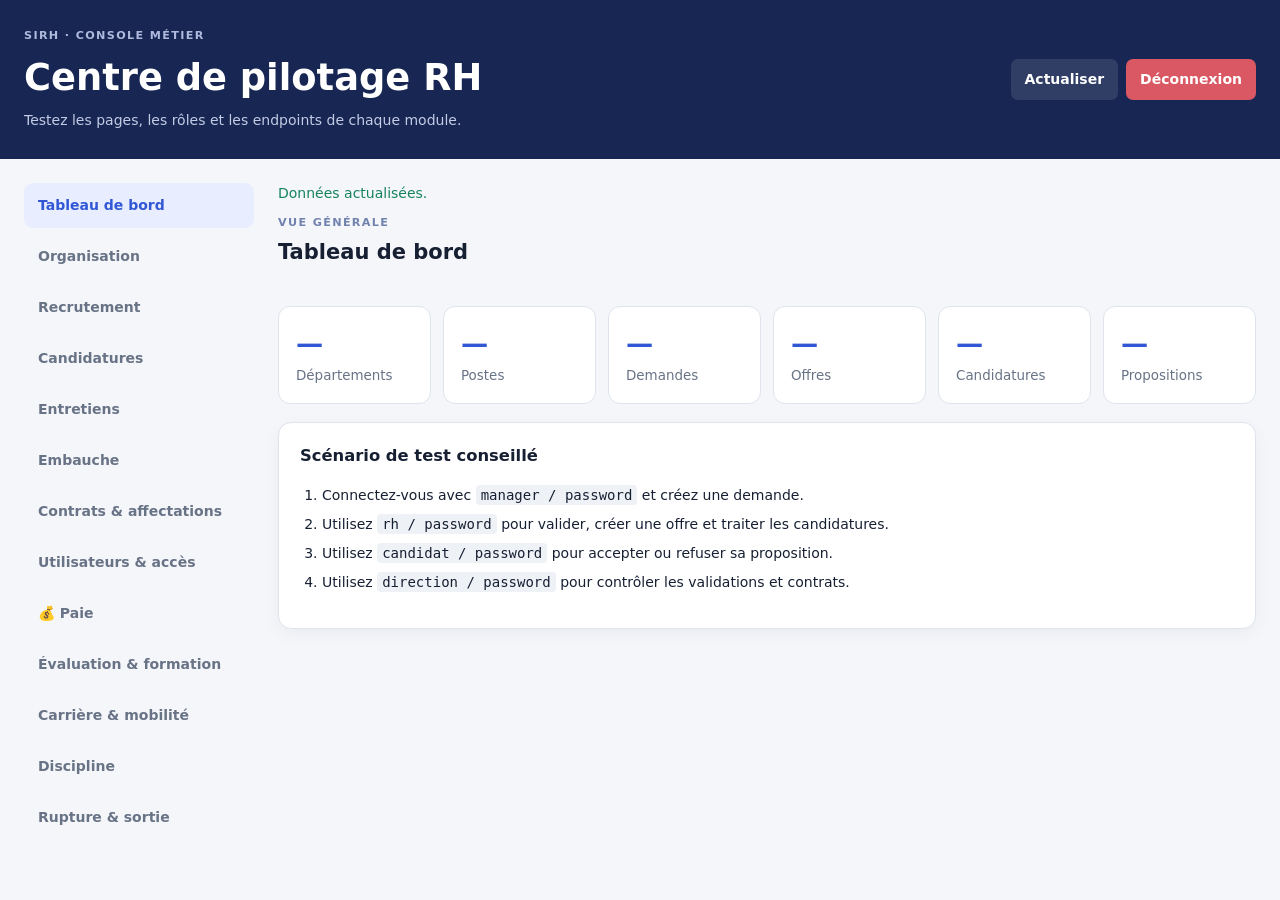
==== commit d1f2d80a: "vita tsy mbola teste" ====
--- a/src/main/resources/static/index.html
+++ b/src/main/resources/static/index.html
@@ -30,6 +30,11 @@
       <button class="nav-item" data-page="embauche">Embauche</button>
       <button class="nav-item" data-page="carriere">Contrats & affectations</button>
       <button class="nav-item" data-page="acces">Utilisateurs & accès</button>
+      <button class="nav-item" data-page="paie">💰 Paie</button>
+      <button class="nav-item" data-page="bloc9">Évaluation & formation</button>
+      <button class="nav-item" data-page="bloc10">Carrière & mobilité</button>
+      <button class="nav-item" data-page="bloc11">Discipline</button>
+      <button class="nav-item" data-page="bloc12">Rupture & sortie</button>
     </nav>
 
     <main class="content">
@@ -53,6 +58,39 @@
             <li>Utilisez <code>candidat / password</code> pour accepter ou refuser sa proposition.</li>
             <li>Utilisez <code>direction / password</code> pour contrôler les validations et contrats.</li>
           </ol>
+        </div>
+      </section>
+      <section class="page" data-page-content="bloc9">
+        <div class="page-heading"><div><p class="eyebrow">Bloc 9</p><h2>Évaluation, compétences et formation</h2></div></div>
+        <div class="grid-2">
+          <div class="card"><h3>Compétences</h3><div id="list-competences" class="data-list"></div><form data-block-action="/competences" class="business-form"><input name="code" placeholder="Code" required><input name="nom" placeholder="Nom" required><input name="categorie" placeholder="Catégorie" required><textarea name="description" placeholder="Description"></textarea><button class="button button-primary">Ajouter</button></form></div>
+          <div class="card"><h3>Objectifs</h3><div id="list-objectifs-evaluation" class="data-list"></div><form data-block-action="/objectifs-evaluation" class="business-form"><input name="employeId" type="number" placeholder="Employé" required><input name="titre" placeholder="Titre" required><input name="cible" placeholder="Cible"><textarea name="description" placeholder="Description"></textarea><button class="button button-primary">Créer</button></form></div>
+          <div class="card"><h3>Évaluations RH</h3><div id="list-evaluations-rh" class="data-list"></div><form data-block-action="/evaluations-rh" class="business-form"><input name="employeId" type="number" placeholder="Salarié" required><input name="evaluateurId" type="number" placeholder="Évaluateur" required><input name="dateEvaluation" type="date" required><input name="noteGlobale" type="number" step="0.01" min="0" max="20" placeholder="Note"><textarea name="commentaires" placeholder="Commentaires"></textarea><button class="button button-primary">Enregistrer</button></form></div>
+          <div class="card"><h3>Formations</h3><div id="list-formations" class="data-list"></div><form data-block-action="/formations" class="business-form"><input name="titre" placeholder="Titre" required><input name="dureeHeures" type="number" placeholder="Durée (heures)" required><input name="employeId" type="number" placeholder="Employé"><input name="dateDebut" type="date"><input name="dateFin" type="date"><textarea name="description" placeholder="Description"></textarea><button class="button button-primary">Planifier</button></form></div>
+        </div>
+      </section>
+      <section class="page" data-page-content="bloc10">
+        <div class="page-heading"><div><p class="eyebrow">Bloc 10</p><h2>Carrière et mobilité</h2></div></div>
+        <div class="grid-2">
+          <div class="card"><h3>Historique des affectations</h3><div id="list-carrieres" class="data-list"></div><form data-block-action="/carrieres" class="business-form"><input name="employeId" type="number" placeholder="Employé" required><input name="posteId" type="number" placeholder="Poste" required><input name="departementId" type="number" placeholder="Département"><input name="dateDebut" type="date" required><input name="dateFin" type="date"><input name="motif" placeholder="Motif"><button class="button button-primary">Ajouter</button></form></div>
+          <div class="card"><h3>Promotions</h3><div id="list-promotions" class="data-list"></div><form data-block-action="/promotions" class="business-form"><input name="employeId" type="number" placeholder="Employé" required><input name="ancienPosteId" type="number" placeholder="Ancien poste" required><input name="nouveauPosteId" type="number" placeholder="Nouveau poste" required><input name="dateEffet" type="date" required><input name="augmentationSalaire" type="number" step="0.01" placeholder="Augmentation"><input name="motif" placeholder="Motif"><button class="button button-primary">Enregistrer</button></form></div>
+          <div class="card"><h3>Mutations</h3><div id="list-mutations" class="data-list"></div><form data-block-action="/mutations" class="business-form"><input name="employeId" type="number" placeholder="Employé" required><input name="ancienDepartementId" type="number" placeholder="Ancien département"><input name="nouveauDepartementId" type="number" placeholder="Nouveau département"><input name="dateEffet" type="date" required><textarea name="motif" placeholder="Motif"></textarea><button class="button button-primary">Enregistrer</button></form></div>
+          <div class="card"><h3>Historique des salaires</h3><div id="list-historiques-salaires" class="data-list"></div></div>
+        </div>
+      </section>
+      <section class="page" data-page-content="bloc11">
+        <div class="page-heading"><div><p class="eyebrow">Bloc 11</p><h2>Discipline</h2></div></div>
+        <div class="grid-2">
+          <div class="card"><h3>Incidents</h3><div id="list-incidents-disciplinaires" class="data-list"></div><form data-block-action="/incidents-disciplinaires" class="business-form"><input name="employeId" type="number" placeholder="Employé" required><input name="dateIncident" type="date" required><input name="motif" placeholder="Motif" required><textarea name="description" placeholder="Description"></textarea><select name="gravite"><option>FAIBLE</option><option selected>MOYENNE</option><option>GRAVE</option><option>TRES_GRAVE</option></select><button class="button button-primary">Déclarer</button></form></div>
+          <div class="card"><h3>Procédures</h3><div id="list-procedures-disciplinaires" class="data-list"></div><form data-block-action="/procedures-disciplinaires" class="business-form"><input name="incidentId" type="number" placeholder="Incident" required><input name="dateDemandeExplication" type="date" required><textarea name="demandeExplication" placeholder="Demande d'explication" required></textarea><button class="button button-primary">Démarrer</button></form></div>
+          <div class="card"><h3>Sanctions</h3><div id="list-sanctions-disciplinaires" class="data-list"></div><form data-block-action="/sanctions-disciplinaires" class="business-form"><input name="procedureId" type="number" placeholder="Procédure" required><select name="typeSanction"><option>AVERTISSEMENT_ECRIT</option><option>MISE_A_PIED</option><option>RETROGRADATION</option><option>LICENCIEMENT_DISCIPLINAIRE</option></select><input name="dateNotification" type="date" required><textarea name="description" placeholder="Description"></textarea><button class="button button-primary">Notifier</button></form></div>
+        </div>
+      </section>
+      <section class="page" data-page-content="bloc12">
+        <div class="page-heading"><div><p class="eyebrow">Bloc 12</p><h2>Rupture et offboarding</h2></div></div>
+        <div class="grid-2">
+          <div class="card"><h3>Ruptures</h3><div id="list-ruptures" class="data-list"></div><form data-block-action="/ruptures" class="business-form"><input name="employeId" type="number" placeholder="Employé" required><input name="contratId" type="number" placeholder="Contrat" required><select name="motif"><option>DEMISSION</option><option>LICENCIEMENT</option><option>FIN_CDD</option><option>RETRAITE</option><option>RUPTURE_CONVENTIONNELLE</option></select><input name="dateNotification" type="date" required><input name="dateSortiePrevue" type="date" required><input name="joursPreavis" type="number" value="30"><input name="joursCongesRestants" type="number" step="0.01" value="0"><button class="button button-primary">Enregistrer la sortie</button></form></div>
+          <div class="card"><h3>Solde de tout compte</h3><div id="list-soldes-tout-compte" class="data-list"></div><p class="muted">Après création d'une rupture, le solde est calculé avec <code>GET /api/ruptures/{id}/solde</code>.</p></div>
         </div>
       </section>
 
@@ -207,6 +245,96 @@
           <p class="muted">Les opérations se font maintenant avec les formulaires métier de chaque module. Les résultats sont présentés sous forme de fiches lisibles.</p>
         </div>
       </section>
+      <!-- PAIE SECTION -->
+      <section class="page" data-page-content="paie">
+        <div class="page-header">
+          <h2>&#128176; Gestion de la Paie</h2>
+        </div>
+
+        <!-- Créer une période -->
+        <div class="card" style="margin-bottom:16px;">
+          <h3>Créer / sélectionner une période de paie</h3>
+          <form id="form-periode-paie" style="display:flex;gap:12px;flex-wrap:wrap;align-items:flex-end;">
+            <div>
+              <label>Mois</label>
+              <select id="paie-mois" class="input-field">
+                <option value="1">Janvier</option><option value="2">Février</option>
+                <option value="3">Mars</option><option value="4">Avril</option>
+                <option value="5">Mai</option><option value="6">Juin</option>
+                <option value="7">Juillet</option><option value="8">Août</option>
+                <option value="9">Septembre</option><option value="10">Octobre</option>
+                <option value="11" selected>Novembre</option><option value="12">Décembre</option>
+              </select>
+            </div>
+            <div>
+              <label>Année</label>
+              <input type="number" id="paie-annee" class="input-field" value="2026" min="2020" max="2099" style="width:90px;">
+            </div>
+            <button type="submit" class="btn btn-primary">Créer / Ouvrir</button>
+          </form>
+          <div id="periode-info" style="margin-top:10px;color:#2d7a2d;font-weight:600;"></div>
+        </div>
+
+        <!-- Actions -->
+        <div class="card" style="margin-bottom:16px;" id="paie-actions" style="display:none;">
+          <h3>Actions</h3>
+          <div style="display:flex;gap:12px;flex-wrap:wrap;">
+            <button id="btn-generer-paie" class="btn btn-primary">&#9654; Générer les bulletins</button>
+            <button id="btn-excel-etat" class="btn" style="background:#217346;color:#fff;">&#128202; Exporter État de Paie (Excel)</button>
+          </div>
+          <div id="paie-action-msg" style="margin-top:8px;color:#666;"></div>
+        </div>
+
+        <div class="card" style="margin-bottom:16px;">
+          <h3>Variables de paie</h3>
+          <form id="form-variable-paie" style="display:flex;gap:10px;flex-wrap:wrap;align-items:flex-end;">
+            <label>Employé (ID)<input type="number" id="variable-employe" class="input-field" min="1" required></label>
+            <label>Type<select id="variable-type" class="input-field">
+              <option value="PRIME_RENDEMENT">Prime de rendement</option>
+              <option value="PRIME_ANCIENNETE">Prime d'ancienneté</option>
+              <option value="RAPPEL">Rappel</option>
+              <option value="AUTRES_INDEMNITES">Autres indemnités</option>
+            </select></label>
+            <label>Libellé<input type="text" id="variable-libelle" class="input-field" required></label>
+            <label>Montant<input type="number" id="variable-montant" class="input-field" min="0" step="0.01" required></label>
+            <button type="submit" class="btn btn-primary">Ajouter</button>
+          </form>
+          <div id="variable-msg" style="margin-top:8px;color:#666;"></div>
+        </div>
+
+        <!-- Liste des bulletins -->
+        <div class="card" id="bulletins-container">
+          <h3>Bulletins de paie</h3>
+          <div id="bulletins-list">
+            <p class="muted">Créez ou sélectionnez une période pour voir les bulletins.</p>
+          </div>
+        </div>
+
+        <!-- Détail bulletin + HS -->
+        <div class="card" id="bulletin-detail" style="display:none;margin-top:16px;">
+          <div style="display:flex;justify-content:space-between;align-items:center;">
+            <h3 id="bulletin-detail-title">Détail du bulletin</h3>
+            <button id="btn-close-detail" class="btn" style="background:#ccc;">&#10005; Fermer</button>
+          </div>
+          <div id="bulletin-detail-body"></div>
+
+          <!-- Formulaire HS -->
+          <div style="margin-top:16px;border-top:1px solid #eee;padding-top:16px;">
+            <h4>Modifier les heures supplémentaires (semaine)</h4>
+            <form id="form-hs" style="display:flex;gap:10px;flex-wrap:wrap;align-items:flex-end;">
+              <input type="hidden" id="hs-bulletin-id">
+              <div><label>Sem.</label><input type="number" id="hs-semaine" class="input-field" value="1" min="1" max="4" style="width:60px;"></div>
+              <div><label>8 premiers hrs (+30%)</label><input type="number" id="hs-h30" class="input-field" value="0" step="0.5" style="width:70px;"></div>
+              <div><label>12 hrs restant (+50%)</label><input type="number" id="hs-h50" class="input-field" value="0" step="0.5" style="width:70px;"></div>
+              <div><label>Week-end (+40%)</label><input type="number" id="hs-wk" class="input-field" value="0" step="0.5" style="width:70px;"></div>
+              <div><label>Férié (+100%)</label><input type="number" id="hs-fer" class="input-field" value="0" step="0.5" style="width:70px;"></div>
+              <div><label>Nuit (+30%)</label><input type="number" id="hs-nuit" class="input-field" value="0" step="0.5" style="width:70px;"></div>
+              <button type="submit" class="btn btn-primary">Mettre à jour</button>
+            </form>
+            <div id="hs-msg" style="margin-top:8px;color:#666;"></div>
+          </div>
+        </div>
+      </section>
     </main>
   </div>
   <script src="app.js?v=202610231005"></script>
